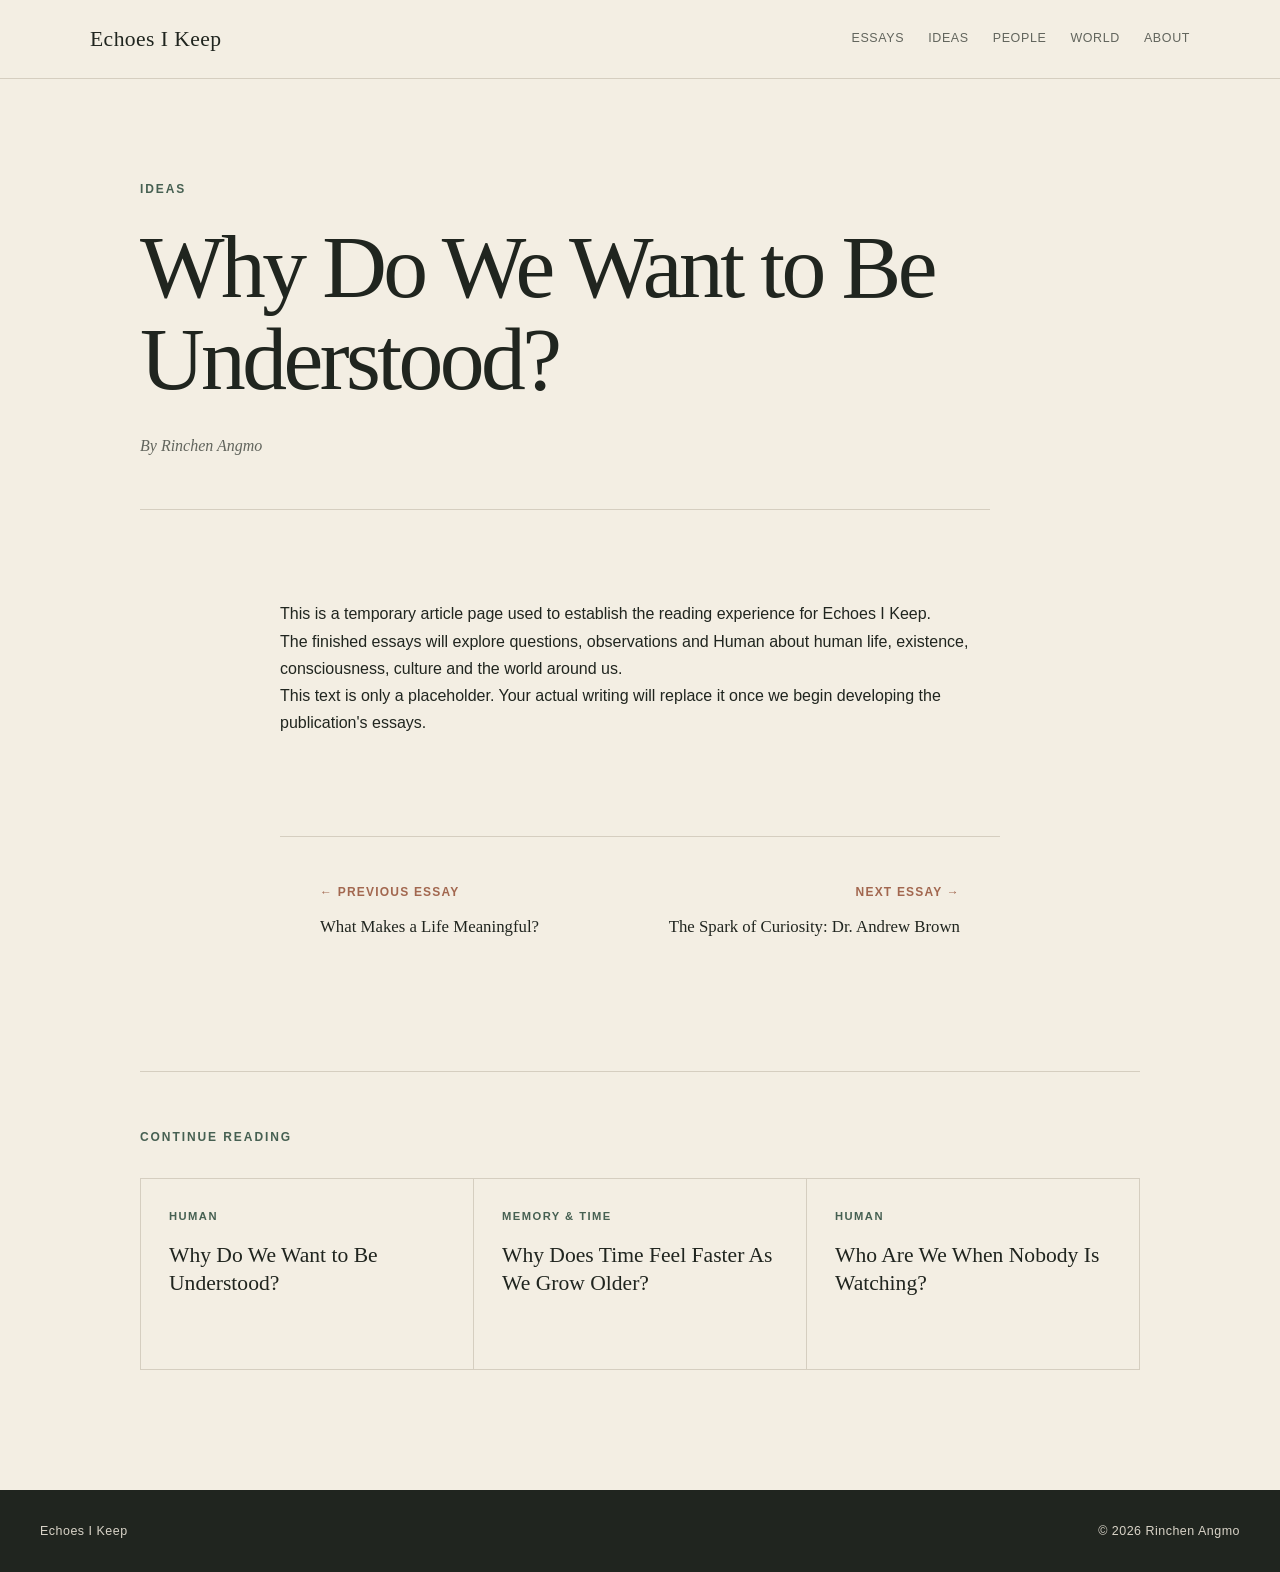
==== essay-2.html @ 6a3e63bb "Update website" ====
<!DOCTYPE html>
<html lang="en">
<head>
    <meta charset="UTF-8">
    <meta name="viewport" content="width=device-width, initial-scale=1.0">

    <title>Essay — Echoes I Keep</title>

    <link rel="stylesheet" href="style.css">
</head>

<body>

    <!-- HEADER -->

    <header>

        <nav>

            <a href="index.html" class="logo">
                Echoes I Keep
            </a>

            <div class="nav-links">

                <a href="index.html">Essays</a>

                <a href="#">Ideas</a>

                <a href="#">People</a>

                <a href="#">World</a>

                <a href="#">About</a>

            </div>

        </nav>

    </header>


    <!-- ARTICLE -->

    <main>

        <article class="essay-page">

            <header class="essay-header">

                <p class="category">
                    Ideas
                </p>

                <h1>
                    Why Do We Want to Be Understood?
                </h1>

                <p class="essay-author">
                    By Rinchen Angmo
                </p>

            </header>


            <div class="essay-body">

                <p>
                    This is a temporary article page used to
                    establish the reading experience for
                    Echoes I Keep.
                </p>

                <p>
                    The finished essays will explore questions,
                    observations and Human about human life,
                    existence, consciousness, culture and the
                    world around us.
                </p>

                <p>
                    This text is only a placeholder. Your actual
                    writing will replace it once we begin
                    developing the publication's essays.
                </p>

            </div>


            <!-- ARTICLE NAVIGATION -->

            <nav class="essay-navigation">

                <a href="essay.html" class="previous-essay">

    <span>
        ← Previous Essay
    </span>

    <strong>
        What Makes a Life Meaningful?
    </strong>

</a>


               <a href="essay-3.html" class="next-essay">

    <span>
        Next Essay →
    </span>

    <strong>
        The Spark of Curiosity: Dr. Andrew Brown
    </strong>

</a>
            </nav>


            <!-- RELATED ESSAYS -->

            <section class="related-essays">

                <p class="section-label">
                    Continue Reading
                </p>

                <div class="related-grid">

                    <a href="#" class="related-card">

                        <p class="category">
                            Human
                        </p>

                        <h3>
                            Why Do We Want to Be Understood?
                        </h3>

                    </a>


                    <a href="#" class="related-card">

                        <p class="category">
                            Memory &amp; Time
                        </p>

                        <h3>
                            Why Does Time Feel Faster As We Grow Older?
                        </h3>

                    </a>


                    <a href="#" class="related-card">

                        <p class="category">
                            Human
                        </p>

                        <h3>
                            Who Are We When Nobody Is Watching?
                        </h3>

                    </a>

                </div>

            </section>

        </article>

    </main>


    <!-- FOOTER -->

    <footer>

        <p>
            Echoes I Keep
        </p>

        <p>
            © 2026 Rinchen Angmo
        </p>

    </footer>


    <script src="script.js"></script>

</body>
</html>
---- style.css ----
/* =========================================
   ECHOES I KEEP
   VERSION 2 — EDITORIAL DESIGN

   Palette:
   Warm Sand
   Deep Forest / Ink
   Muted Terracotta
   ========================================= */

* {
    margin: 0;
    padding: 0;
    box-sizing: border-box;
}

html {
    scroll-behavior: smooth;
}

body {
    background: #F3EEE3;
    color: #20251F;
    font-family: Arial, Helvetica, sans-serif;
    line-height: 1.7;
}

/* =========================================
   GLOBAL
   ========================================= */

a {
    color: inherit;
    text-decoration: none;
}

main {
    max-width: 1180px;
    margin: 0 auto;
    padding: 0 40px;
}

.section-label {
    margin-bottom: 24px;
    color: #466052;
    font-size: 0.75rem;
    font-weight: 700;
    letter-spacing: 0.16em;
    text-transform: uppercase;
}

/* =========================================
   HEADER / NAVIGATION
   ========================================= */

header {
    background: #F3EEE3;
    border-bottom: 1px solid #D5CEC0;
}

nav {
    max-width: 1180px;
    min-height: 78px;
    margin: 0 auto;
    padding: 0 40px;

    display: flex;
    align-items: center;
    justify-content: space-between;
    gap: 30px;
}

.logo {
    color: #20251F;
    font-family: Georgia, "Times New Roman", serif;
    font-size: 1.35rem;
    letter-spacing: 0.02em;
    white-space: nowrap;
}

.nav-links {
    display: flex;
    align-items: center;
    justify-content: flex-end;
    flex-wrap: wrap;
    gap: 24px;
}

.nav-links a {
    color: #62655D;
    font-size: 0.78rem;
    letter-spacing: 0.05em;
    text-transform: uppercase;
    transition: color 0.2s ease;
}

.nav-links a:hover {
    color: #466052;
}

/* =========================================
   HERO
   ========================================= */

.hero {
    max-width: 820px;
    padding: 110px 0 105px;
}

.eyebrow {
    margin-bottom: 18px;
    color: #466052;
    font-size: 0.78rem;
    font-weight: 700;
    letter-spacing: 0.16em;
    text-transform: uppercase;
}

.hero h1 {
    color: #20251F;
    font-family: Georgia, "Times New Roman", serif;
    font-size: clamp(3.5rem, 8vw, 7rem);
    font-weight: 400;
    line-height: 0.95;
    letter-spacing: -0.045em;
}

.author {
    margin-top: 22px;
    color: #62655D;
    font-family: Georgia, "Times New Roman", serif;
    font-size: 1.15rem;
    font-style: italic;
}

.hero-description {
    max-width: 650px;
    margin-top: 35px;
    color: #62655D;
    font-family: Georgia, "Times New Roman", serif;
    font-size: 1.35rem;
    line-height: 1.65;
}

/* =========================================
   FEATURED
   ========================================= */

/*
   This section deliberately uses deep forest
   so the page has a strong visual change.
*/

.featured {
    margin-left: -40px;
    margin-right: -40px;
    padding: 85px 90px;

    background: #466052;
    color: #F3EEE3;
}

.featured .section-label {
    color: #D9B09A;
}

.featured-article {
    max-width: 850px;
}

.category {
    margin-bottom: 12px;
    color: #466052;
    font-size: 0.75rem;
    font-weight: 700;
    letter-spacing: 0.13em;
    text-transform: uppercase;
}

.featured .category {
    color: #D9B09A;
}

.featured-article h2 {
    max-width: 850px;
    color: #F3EEE3;
    font-family: Georgia, "Times New Roman", serif;
    font-size: clamp(2.4rem, 5vw, 4.5rem);
    font-weight: 400;
    line-height: 1.05;
    letter-spacing: -0.025em;
}

.featured-article > p:not(.category) {
    max-width: 650px;
    margin-top: 25px;
    color: #E5E0D5;
    font-size: 1.05rem;
}

.read-link {
    display: inline-block;
    margin-top: 25px;
    color: #A2674F;
    font-size: 0.82rem;
    font-weight: 700;
    letter-spacing: 0.08em;
    text-transform: uppercase;
    border-bottom: 1px solid #A2674F;
    padding-bottom: 3px;
    transition:
        color 0.2s ease,
        border-color 0.2s ease,
        opacity 0.2s ease;
}

.read-link:hover {
    color: #7E4A38;
    border-color: #7E4A38;
    opacity: 0.85;
}

/* Featured section needs a lighter link */

.featured .read-link {
    color: #D9B09A;
    border-color: #D9B09A;
}

.featured .read-link:hover {
    color: #F0CDBA;
    border-color: #F0CDBA;
}

/* =========================================
   EXPLORE
   ========================================= */

.explore {
    padding: 85px 0;
    border-top: 1px solid #D5CEC0;
}

.category-grid {
    display: grid;
    grid-template-columns: repeat(3, 1fr);
    gap: 1px;

    background: #D5CEC0;
    border: 1px solid #D5CEC0;
}

.category-card {
    min-height: 210px;
    padding: 32px;
    background: #F3EEE3;

    transition:
        background 0.25s ease,
        transform 0.25s ease;
}

.category-card:hover {
    background: #E9E2D5;
}

.category-card h3 {
    margin-bottom: 15px;
    color: #20251F;
    font-family: Georgia, "Times New Roman", serif;
    font-size: 1.65rem;
    font-weight: 400;
}

.category-card p {
    color: #62655D;
    font-size: 0.92rem;
    line-height: 1.65;
}

/* =========================================
   LATEST ESSAYS
   ========================================= */

.latest {
    padding: 85px 0;
    border-top: 1px solid #D5CEC0;
}

.article-list {
    display: grid;
    grid-template-columns: repeat(3, 1fr);
    border-top: 1px solid #D5CEC0;
}

.article-preview {
    min-height: 230px;
    padding: 30px;
    border-right: 1px solid #D5CEC0;
}

.article-preview:last-child {
    border-right: none;
}

.article-preview h3 {
    color: #20251F;
    font-family: Georgia, "Times New Roman", serif;
    font-size: 1.55rem;
    font-weight: 400;
    line-height: 1.25;
}

/* =========================================
   ABOUT
   ========================================= */

.about-preview {
    max-width: 850px;
    padding: 90px 0 110px;
    border-top: 1px solid #D5CEC0;
}

.about-preview h2 {
    max-width: 750px;
    color: #20251F;
    font-family: Georgia, "Times New Roman", serif;
    font-size: clamp(2.2rem, 5vw, 4rem);
    font-weight: 400;
    line-height: 1.1;
    letter-spacing: -0.025em;
}

.about-preview > p:not(.section-label) {
    max-width: 650px;
    margin-top: 25px;
    color: #62655D;
    font-size: 1rem;
}

/* =========================================
   FOOTER
   ========================================= */

footer {
    background: #20251F;
    border-top: 1px solid #20251F;
    padding: 30px 40px;

    display: flex;
    justify-content: space-between;
    gap: 20px;

    color: #D9D4C8;
    font-size: 0.78rem;
    letter-spacing: 0.04em;
}

/* =========================================
   RESPONSIVE — TABLET
   ========================================= */

@media (max-width: 900px) {

    nav {
        align-items: flex-start;
        flex-direction: column;
        padding-top: 22px;
        padding-bottom: 22px;
    }

    .nav-links {
        justify-content: flex-start;
    }

    .featured {
        margin-left: -40px;
        margin-right: -40px;
        padding-left: 60px;
        padding-right: 60px;
    }

    .category-grid {
        grid-template-columns: repeat(2, 1fr);
    }

    .article-list {
        grid-template-columns: 1fr;
    }

    .article-preview {
        border-right: none;
        border-bottom: 1px solid #D5CEC0;
    }

    .article-preview:last-child {
        border-bottom: none;
    }
}

/* =========================================
   RESPONSIVE — MOBILE
   ========================================= */

@media (max-width: 600px) {

    main {
        padding: 0 22px;
    }

    nav {
        padding-left: 22px;
        padding-right: 22px;
    }

    .nav-links {
        gap: 12px 18px;
    }

    .nav-links a {
        font-size: 0.7rem;
    }

    .hero {
        padding: 75px 0 75px;
    }

    .hero h1 {
        font-size: 3.5rem;
    }

    .hero-description {
        font-size: 1.1rem;
    }

    .featured {
        margin-left: -22px;
        margin-right: -22px;
        padding: 60px 22px;
    }

    .featured-article h2 {
        font-size: 2.6rem;
    }

    .explore,
    .latest {
        padding: 60px 0;
    }

    .category-grid {
        grid-template-columns: 1fr;
    }

    .category-card {
        min-height: auto;
    }

    .about-preview {
        padding: 65px 0 80px;
    }

    footer {
        padding: 25px 22px;
        flex-direction: column;
    }
}   
    




 


/* =========================================
   ESSAY PAGE
   ========================================= */

.essay-page {
    max-width: 1000px;
    margin: 0 auto;
    padding: 100px 0 120px;
}

/* -----------------------------------------
   ESSAY HEADER
   ----------------------------------------- */

.essay-header {
    max-width: 850px;
   margin-bottom: 90px;
    border-bottom: 1px solid #D5CEC0;
    padding-bottom: 50px;
}

.essay-header .category {
    margin-bottom: 22px;
    color: #466052;
    font-size: 0.75rem;
    font-weight: 700;
    letter-spacing: 0.16em;
    text-transform: uppercase;
}

.essay-header h1 {
    color: #20251F;
    font-family: Georgia, "Times New Roman", serif;
    font-size: clamp(3rem, 7vw, 5.8rem);
    font-weight: 400;
    line-height: 1.02;
    letter-spacing: -0.04em;
}

.essay-author {
    margin-top: 28px;
    color: #62655D;
    font-family: Georgia, "Times New Roman", serif;
    font-size: 1rem;
    font-style: italic;
}


/* -----------------------------------------
   ESSAY BODY
   ----------------------------------------- */

.essay-body {
    max-width: 720px;
    margin: 30px auto 0;
}
}

.essay-body p {
    margin-bottom: 34px;
    color: #30352F;
    font-family: Georgia, "Times New Roman", serif;
    font-size: 1.15rem;
    line-height: 1.95;
}

.essay-body p:first-child {
    margin-top: 0;
}


/* -----------------------------------------
   ESSAY NAVIGATION
   ----------------------------------------- */

.essay-navigation {
    max-width: 720px;
    margin: 100px auto 0;
    padding-top: 35px;
    border-top: 1px solid #D5CEC0;

    display: grid;
    grid-template-columns: 1fr 1fr;
    gap: 40px;
}

.previous-essay,
.next-essay {
    display: flex;
    flex-direction: column;
    gap: 10px;
    padding: 10px 0;

    transition: color 0.2s ease;
}

.previous-essay {
    text-align: left;
}

.next-essay {
    text-align: right;
}

.previous-essay span,
.next-essay span {
    color: #A2674F;
    font-size: 0.75rem;
    font-weight: 700;
    letter-spacing: 0.1em;
    text-transform: uppercase;
}

.previous-essay strong,
.next-essay strong {
    color: #20251F;
    font-family: Georgia, "Times New Roman", serif;
    font-size: 1.05rem;
    font-weight: 400;
}

.previous-essay:hover strong,
.next-essay:hover strong {
    color: #466052;
}


/* -----------------------------------------
   RELATED ESSAYS
   ----------------------------------------- */

.related-essays {
    margin-top: 120px;
    padding-top: 55px;
    border-top: 1px solid #D5CEC0;
}

.related-essays .section-label {
    margin-bottom: 30px;
}

.related-grid {
    display: grid;
    grid-template-columns: repeat(3, 1fr);
    gap: 1px;

    background: #D5CEC0;
    border: 1px solid #D5CEC0;
}

.related-card {
    min-height: 190px;
    padding: 28px;
    background: #F3EEE3;

    transition: background 0.25s ease;
}

.related-card:hover {
    background: #E9E2D5;
}

.related-card .category {
    margin-bottom: 15px;
    color: #466052;
    font-size: 0.7rem;
    font-weight: 700;
    letter-spacing: 0.13em;
    text-transform: uppercase;
}

.related-card h3 {
    color: #20251F;
    font-family: Georgia, "Times New Roman", serif;
    font-size: 1.35rem;
    font-weight: 400;
    line-height: 1.3;
}


/* =========================================
   ESSAY PAGE — MOBILE
   ========================================= */

@media (max-width: 700px) {

    .essay-page {
        padding: 70px 0 85px;
    }

    .essay-header {
        margin-bottom: 50px;
        padding-bottom: 35px;
    }

    .essay-header h1 {
        font-size: 3rem;
    }

    .essay-body p {
        font-size: 1.08rem;
        line-height: 1.85;
    }

    .essay-navigation {
        grid-template-columns: 1fr;
        gap: 25px;
        margin-top: 75px;
    }

    .next-essay {
        text-align: left;
    }

    .related-essays {
        margin-top: 85px;
    }

    .related-grid {
        grid-template-columns: 1fr;
    }

    .related-card {
        min-height: auto;
    }
}

/* =========================================
   ABOUT PAGE
   ========================================= */

.about-page {
    max-width: 1000px;
    margin: 0 auto;
    padding: 100px 0 120px;
}


/* -----------------------------------------
   ABOUT HEADER
   ----------------------------------------- */

.about-header {
    max-width: 850px;
    margin-bottom: 75px;
    padding-bottom: 55px;
    border-bottom: 1px solid #D5CEC0;
}

.about-header .eyebrow {
    margin-bottom: 24px;
    color: #466052;
    font-size: 0.75rem;
    font-weight: 700;
    letter-spacing: 0.16em;
    text-transform: uppercase;
}

.about-header h1 {
    color: #20251F;
    font-family: Georgia, "Times New Roman", serif;
    font-size: clamp(3.5rem, 8vw, 6.5rem);
    font-weight: 400;
    line-height: 1;
    letter-spacing: -0.04em;
}

.about-subtitle {
    max-width: 650px;
    margin-top: 30px;
    color: #62655D;
    font-family: Georgia, "Times New Roman", serif;
    font-size: 1.5rem;
    line-height: 1.5;
}


/* -----------------------------------------
   ABOUT CONTENT
   ----------------------------------------- */

.about-content {
    max-width: 720px;
    margin: 0 auto;
}

.about-content p {
    margin-bottom: 30px;
    color: #30352F;
    font-family: Georgia, "Times New Roman", serif;
    font-size: 1.2rem;
    line-height: 1.9;
}


/* -----------------------------------------
   ABOUT WRITER
   ----------------------------------------- */

.about-author {
    max-width: 720px;
    margin: 110px auto 0;
    padding-top: 55px;
    border-top: 1px solid #D5CEC0;
}

.about-author .section-label {
    margin-bottom: 25px;
}

.about-author h2 {
    margin-bottom: 20px;
    color: #20251F;
    font-family: Georgia, "Times New Roman", serif;
    font-size: 2.8rem;
    font-weight: 400;
    line-height: 1.1;
}

.about-author p:last-child {
    max-width: 650px;
    color: #62655D;
    font-family: Georgia, "Times New Roman", serif;
    font-size: 1.1rem;
    line-height: 1.8;
}


/* =========================================
   ABOUT PAGE — MOBILE
   ========================================= */

@media (max-width: 700px) {

    .about-page {
        padding: 70px 0 85px;
    }

    .about-header {
        margin-bottom: 55px;
        padding-bottom: 40px;
    }

    .about-header h1 {
        font-size: 3.5rem;
    }

    .about-subtitle {
        font-size: 1.25rem;
    }

    .about-content p {
        font-size: 1.08rem;
        line-height: 1.85;
    }

    .about-author {
        margin-top: 80px;
        padding-top: 45px;
    }

    .about-author h2 {
        font-size: 2.3rem;
    }
}

/* =========================================
   ESSAYS PAGE
   ========================================= */

.essays-page {
    max-width: 1000px;
    margin: 0 auto;
    padding: 100px 0 120px;
}


/* -----------------------------------------
   ESSAYS HEADER
   ----------------------------------------- */

.essays-header {
    max-width: 850px;
    margin-bottom: 80px;
    padding-bottom: 55px;
    border-bottom: 1px solid #D5CEC0;
}

.essays-header .eyebrow {
    margin-bottom: 24px;
    color: #466052;
    font-size: 0.75rem;
    font-weight: 700;
    letter-spacing: 0.16em;
    text-transform: uppercase;
}

.essays-header h1 {
    color: #20251F;
    font-family: Georgia, "Times New Roman", serif;
    font-size: clamp(3.5rem, 8vw, 6.5rem);
    font-weight: 400;
    line-height: 1;
    letter-spacing: -0.04em;
}

.essays-introduction {
    max-width: 680px;
    margin-top: 30px;
    color: #62655D;
    font-family: Georgia, "Times New Roman", serif;
    font-size: 1.35rem;
    line-height: 1.65;
}


/* -----------------------------------------
   ESSAY LIST
   ----------------------------------------- */

.essays-list {
    border-top: 1px solid #D5CEC0;
}

.essay-card {
    padding: 50px 0 55px;
    border-bottom: 1px solid #D5CEC0;
}

.essay-card .category {
    margin-bottom: 18px;
}

.essay-card h2 {
    max-width: 800px;
    margin-bottom: 18px;
    color: #20251F;
    font-family: Georgia, "Times New Roman", serif;
    font-size: clamp(2rem, 4vw, 3.2rem);
    font-weight: 400;
    line-height: 1.12;
    letter-spacing: -0.02em;
}

.essay-card h2 a {
    transition: color 0.2s ease;
}

.essay-card h2 a:hover {
    color: #466052;
}

.essay-card > p:not(.category) {
    max-width: 680px;
    margin-bottom: 5px;
    color: #62655D;
    font-size: 1rem;
    line-height: 1.7;
}

.essay-card .read-link {
    margin-top: 20px;
}


/* =========================================
   ESSAYS PAGE — MOBILE
   ========================================= */

@media (max-width: 700px) {

    .essays-page {
        padding: 70px 0 85px;
    }

    .essays-header {
        margin-bottom: 55px;
        padding-bottom: 40px;
    }

    .essays-header h1 {
        font-size: 3.5rem;
    }

    .essays-introduction {
        font-size: 1.15rem;
    }

    .essay-card {
        padding: 40px 0 45px;
    }

    .essay-card h2 {
        font-size: 2rem;
    }

    .essay-card > p:not(.category) {
        font-size: 0.98rem;
    }
}

/* =========================================
   IDEAS PAGE
   ========================================= */

.ideas-page {
    max-width: 1000px;
    margin: 0 auto;
    padding: 100px 0 120px;
}


/* -----------------------------------------
   IDEAS HEADER
   ----------------------------------------- */

.ideas-header {
    max-width: 850px;
    margin-bottom: 75px;
    padding-bottom: 55px;
    border-bottom: 1px solid #D5CEC0;
}

.ideas-header .eyebrow {
    margin-bottom: 24px;
    color: #466052;
    font-size: 0.75rem;
    font-weight: 700;
    letter-spacing: 0.16em;
    text-transform: uppercase;
}

.ideas-header h1 {
    color: #20251F;
    font-family: Georgia, "Times New Roman", serif;
    font-size: clamp(3.5rem, 8vw, 6.5rem);
    font-weight: 400;
    line-height: 1;
    letter-spacing: -0.04em;
}

.ideas-introduction {
    max-width: 700px;
    margin-top: 30px;
    color: #62655D;
    font-family: Georgia, "Times New Roman", serif;
    font-size: 1.35rem;
    line-height: 1.65;
}


/* -----------------------------------------
   IDEAS INTRODUCTION
   ----------------------------------------- */

.ideas-intro {
    max-width: 720px;
    margin: 0 auto 90px;
}

.ideas-intro p {
    color: #30352F;
    font-family: Georgia, "Times New Roman", serif;
    font-size: 1.2rem;
    line-height: 1.9;
}


/* -----------------------------------------
   AREAS OF INQUIRY
   ----------------------------------------- */

.ideas-themes {
    display: grid;
    grid-template-columns: repeat(2, 1fr);
    gap: 1px;

    background: #D5CEC0;
    border: 1px solid #D5CEC0;
}

.idea-theme {
    min-height: 260px;
    padding: 40px;
    background: #F3EEE3;

    transition: background 0.25s ease;
}

.idea-theme:hover {
    background: #E9E2D5;
}

.idea-theme .category {
    margin-bottom: 22px;
    color: #A2674F;
    font-size: 0.7rem;
    font-weight: 700;
    letter-spacing: 0.13em;
    text-transform: uppercase;
}

.idea-theme h2 {
    max-width: 420px;
    color: #20251F;
    font-family: Georgia, "Times New Roman", serif;
    font-size: 2rem;
    font-weight: 400;
    line-height: 1.25;
}


/* -----------------------------------------
   EDITORIAL NOTE
   ----------------------------------------- */

.ideas-note {
    max-width: 720px;
    margin: 110px auto 0;
    padding-top: 50px;
    border-top: 1px solid #D5CEC0;
}

.ideas-note .section-label {
    margin-bottom: 25px;
}

.ideas-note p:last-child {
    color: #62655D;
    font-family: Georgia, "Times New Roman", serif;
    font-size: 1.1rem;
    line-height: 1.8;
}


/* =========================================
   IDEAS PAGE — MOBILE
   ========================================= */

@media (max-width: 700px) {

    .ideas-page {
        padding: 70px 0 85px;
    }

    .ideas-header {
        margin-bottom: 55px;
        padding-bottom: 40px;
    }

    .ideas-header h1 {
        font-size: 3.5rem;
    }

    .ideas-introduction {
        font-size: 1.15rem;
    }

    .ideas-intro {
        margin-bottom: 65px;
    }

    .ideas-intro p {
        font-size: 1.08rem;
        line-height: 1.85;
    }

    .ideas-themes {
        grid-template-columns: 1fr;
    }

    .idea-theme {
        min-height: auto;
        padding: 35px;
    }

    .idea-theme h2 {
        font-size: 1.8rem;
    }

    .ideas-note {
        margin-top: 80px;
        padding-top: 40px;
    }
}

/* =========================================
   ESSAY PAGE — CURRENT STRUCTURE
   ========================================= */

.essay-page {
    max-width: 1000px;
    margin: 0 auto;
    padding: 100px 0 120px;
}

/* Essay heading area */

.essay-category {
    margin-bottom: 22px;
    color: #466052;
    font-size: 0.75rem;
    font-weight: 700;
    letter-spacing: 0.16em;
    text-transform: uppercase;
}

.essay-page h1 {
    max-width: 850px;
    color: #20251F;
    font-family: Georgia, "Times New Roman", serif;
    font-size: clamp(3rem, 7vw, 5.8rem);
    font-weight: 400;
    line-height: 1.02;
    letter-spacing: -0.04em;
}

/* Introductory sentence */

.essay-intro {
    max-width: 720px;
    margin-top: 32px;
    margin-bottom: 85px !important;
    color: #62655D;
    font-family: Georgia, "Times New Roman", serif;
    font-size: 1.25rem;
    line-height: 1.7;
}

/* Main essay */

.essay-content {
    max-width: 720px;
    margin: 0 auto;
}

.essay-content p {
    margin-bottom: 30px;

    color: #30352F;
    font-family: Georgia, "Times New Roman", serif;
    font-size: 1.2rem;
    line-height: 1.9;
}

/* Give the final paragraph a little breathing room */

.essay-content p:last-child {
    margin-bottom: 0;
}


/* =========================================
   ESSAY PAGE — MOBILE
   ========================================= */

@media (max-width: 700px) {

    .essay-page {
        padding: 70px 22px 85px;
    }

    .essay-page h1 {
        font-size: 3rem;
    }

    .essay-intro {
        margin-top: 25px;
        margin-bottom: 60px;
        font-size: 1.1rem;
    }

    .essay-content p {
        font-size: 1.08rem;
        line-height: 1.85;
        margin-bottom: 28px;
    }
}
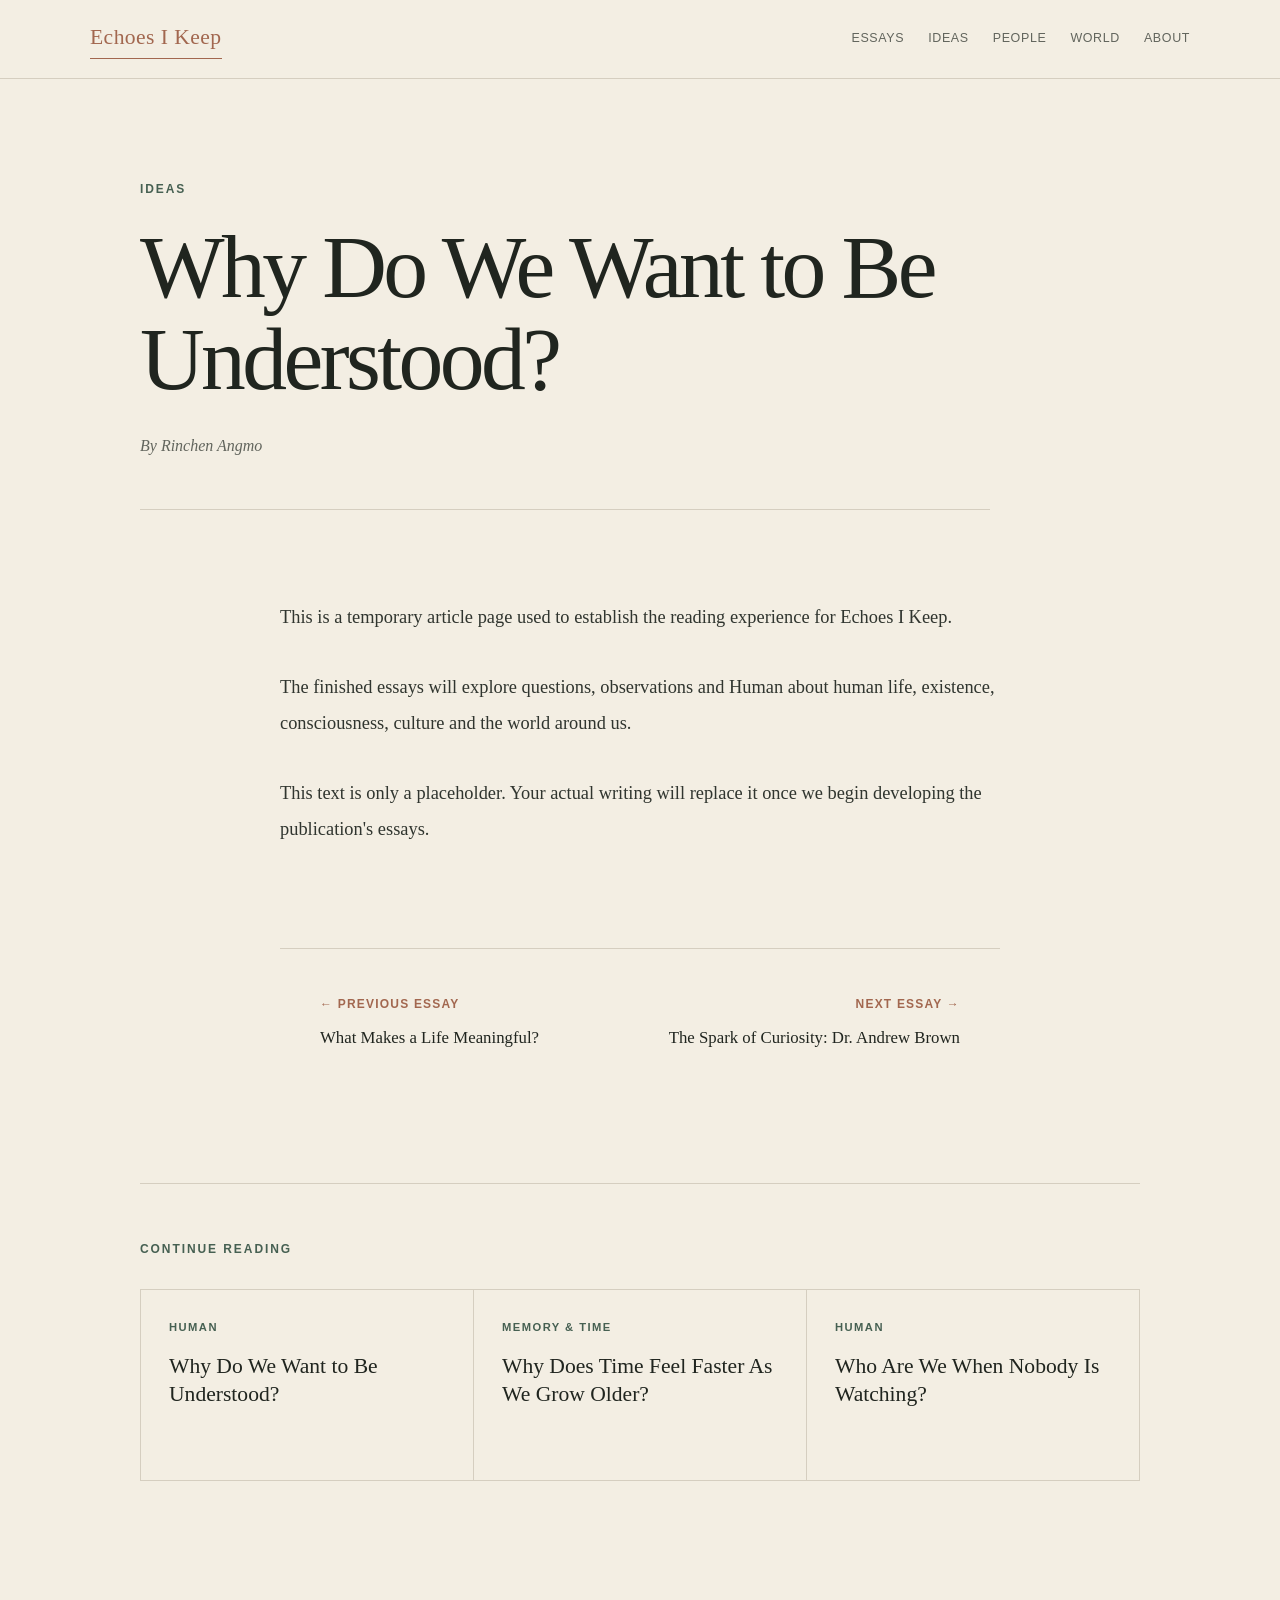
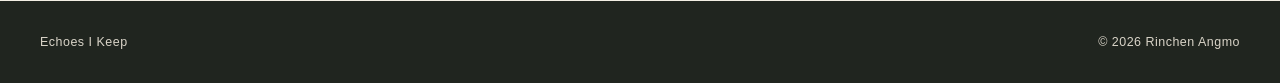
==== commit eee1fe1e: "Add The Lost Art of Reticence and update logo" ====
--- a/essay-2.html
+++ b/essay-2.html
@@ -17,9 +17,7 @@
 
         <nav>
 
-            <a href="index.html" class="logo">
-                Echoes I Keep
-            </a>
+           <a href="index.html" class="logo active">Echoes I Keep</a>
 
             <div class="nav-links">
 
--- a/style.css
+++ b/style.css
@@ -71,13 +71,14 @@
 }
 
 .logo {
-    color: #20251F;
-    font-family: Georgia, "Times New Roman", serif;
+    color: #A2674F;
+    font-family: Georgia, "Times New Roman", sans-serif;
     font-size: 1.35rem;
     letter-spacing: 0.02em;
     white-space: nowrap;
-}
-
+    border-bottom: 1px solid #A2674F;
+    padding-bottom: 3px;
+}
 .nav-links {
     display: flex;
     align-items: center;
@@ -529,7 +530,7 @@
     max-width: 720px;
     margin: 30px auto 0;
 }
-}
+
 
 .essay-body p {
     margin-bottom: 34px;
